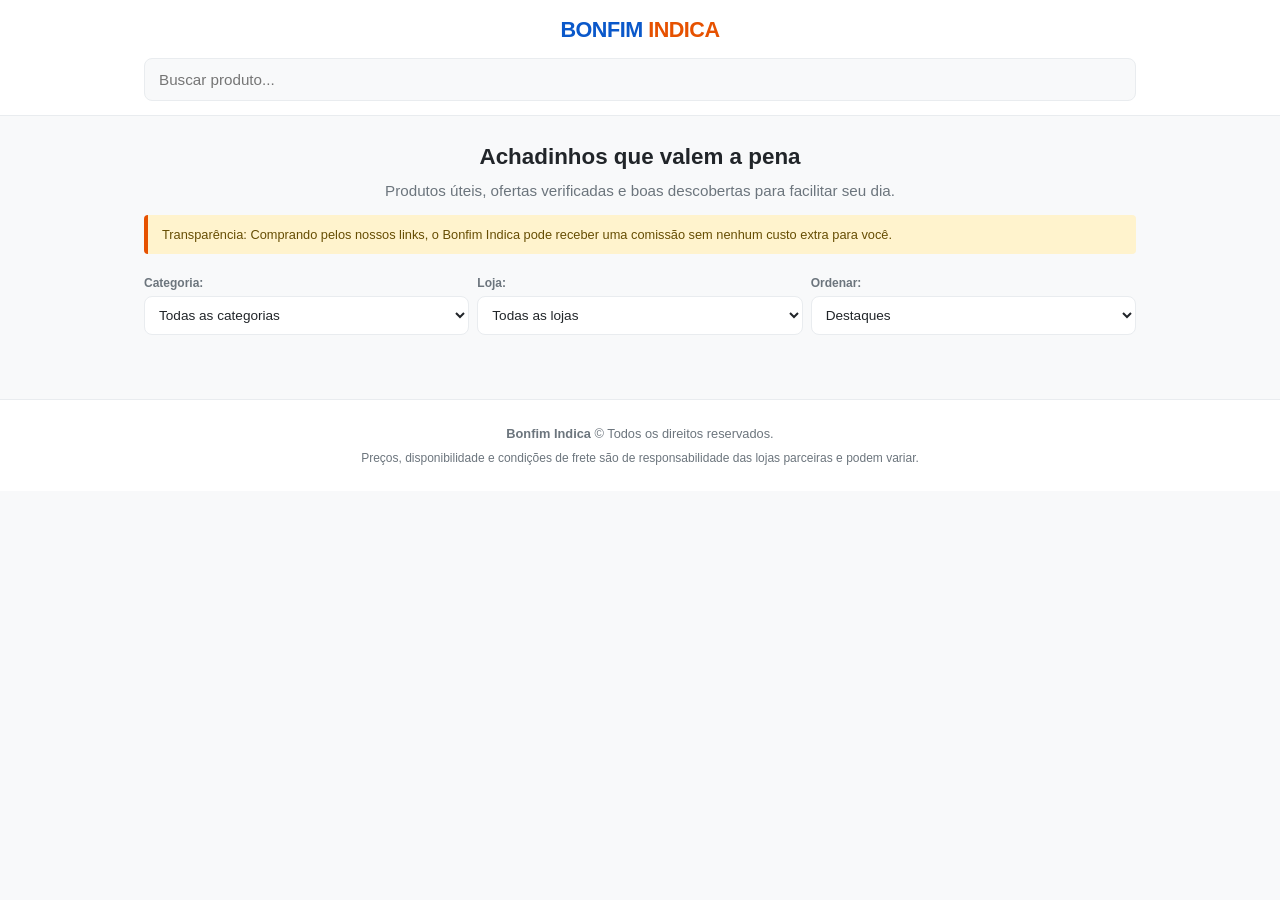
==== index.html @ ad9642dd "Rename index.htm to index.html" ====
<!DOCTYPE html>
<html lang="pt-BR">
<head>
  <meta charset="UTF-8">
  <meta name="viewport" content="width=device-width, initial-scale=1.0">
  <title>Bonfim Indica | Achadinhos e Ofertas Verificadas</title>
  <meta name="description" content="Seleção de achadinhos, gadgets, utilidades e ofertas reais do Mercado Livre e Shopee.">
  <link rel="stylesheet" href="styles.css">
</head>
<body>

  <header class="header">
    <div class="container header-container">
      <div class="brand">
        <h1 class="brand-title">BONFIM <span>INDICA</span></h1>
      </div>
      <div class="search-box">
        <input type="search" id="search-input" placeholder="Buscar produto..." aria-label="Buscar produtos">
      </div>
    </div>
  </header>

  <main class="container">
    <section class="hero">
      <h2>Achadinhos que valem a pena</h2>
      <p>Produtos úteis, ofertas verificadas e boas descobertas para facilitar seu dia.</p>
    </section>

    <!-- Aviso de Afiliado e Transparência -->
    <div class="disclaimer-banner">
      <p>Transparência: Comprando pelos nossos links, o Bonfim Indica pode receber uma comissão sem nenhum custo extra para você.</p>
    </div>

    <!-- Filtros de Busca -->
    <section class="filters-section" aria-label="Filtros de produtos">
      <div class="filter-group">
        <label for="category-select">Categoria:</label>
        <select id="category-select">
          <option value="todas">Todas as categorias</option>
        </select>
      </div>

      <div class="filter-group">
        <label for="store-select">Loja:</label>
        <select id="store-select">
          <option value="todas">Todas as lojas</option>
          <option value="Mercado Livre">Mercado Livre</option>
          <option value="Shopee">Shopee</option>
        </select>
      </div>

      <div class="filter-group">
        <label for="sort-select">Ordenar:</label>
        <select id="sort-select">
          <option value="destaque">Destaques</option>
          <option value="menor-preco">Menor preço</option>
        </select>
      </div>
    </section>

    <!-- Grid de Produtos -->
    <section id="products-grid" class="products-grid" aria-live="polite">
      <!-- Inserido dinamicamente via JavaScript -->
    </section>
  </main>

  <footer class="footer">
    <div class="container footer-content">
      <p><strong>Bonfim Indica</strong> &copy; Todos os direitos reservados.</p>
      <p class="footer-note">Preços, disponibilidade e condições de frete são de responsabilidade das lojas parceiras e podem variar.</p>
    </div>
  </footer>

  <script src="products.js"></script>
  <script src="script.js"></script>
</body>
</html>
---- styles.css ----
:root {
  --primary-blue: #0A58CA;
  --accent-amber: #E65100;
  --bg-light: #F8F9FA;
  --card-bg: #FFFFFF;
  --text-dark: #212529;
  --text-muted: #6C757D;
  --border-color: #E9ECEF;
  --radius-sm: 8px;
  --radius-md: 12px;
}

* {
  box-sizing: border-box;
  margin: 0;
  padding: 0;
}

body {
  font-family: -apple-system, BlinkMacSystemFont, "Segoe UI", Roboto, Helvetica, Arial, sans-serif;
  background-color: var(--bg-light);
  color: var(--text-dark);
  line-height: 1.5;
  -webkit-font-smoothing: antialiased;
}

.container {
  width: 100%;
  max-width: 1024px;
  margin: 0 auto;
  padding: 0 16px;
}

/* Header */
.header {
  background-color: #FFFFFF;
  border-bottom: 1px solid var(--border-color);
  padding: 14px 0;
  position: sticky;
  top: 0;
  z-index: 10;
}

.header-container {
  display: flex;
  flex-direction: column;
  gap: 12px;
}

.brand-title {
  font-size: 1.35rem;
  font-weight: 800;
  color: var(--primary-blue);
  letter-spacing: -0.5px;
  text-align: center;
}

.brand-title span {
  color: var(--accent-amber);
}

.search-box input {
  width: 100%;
  padding: 12px 14px;
  border: 1px solid var(--border-color);
  border-radius: var(--radius-sm);
  font-size: 0.95rem;
  background-color: var(--bg-light);
  outline: none;
}

.search-box input:focus {
  border-color: var(--primary-blue);
  background-color: #FFF;
}

/* Hero */
.hero {
  text-align: center;
  padding: 24px 0 12px;
}

.hero h2 {
  font-size: 1.4rem;
  font-weight: 700;
  color: var(--text-dark);
}

.hero p {
  font-size: 0.95rem;
  color: var(--text-muted);
  margin-top: 6px;
}

/* Disclaimer */
.disclaimer-banner {
  background-color: #FFF3CD;
  border-left: 4px solid var(--accent-amber);
  padding: 10px 14px;
  margin-bottom: 20px;
  border-radius: 4px;
}

.disclaimer-banner p {
  font-size: 0.8rem;
  color: #664D03;
}

/* Filters */
.filters-section {
  display: flex;
  gap: 8px;
  margin-bottom: 24px;
  flex-wrap: wrap;
}

.filter-group {
  flex: 1 1 30%;
  min-width: 100px;
  display: flex;
  flex-direction: column;
}

.filter-group label {
  font-size: 0.75rem;
  font-weight: 600;
  color: var(--text-muted);
  margin-bottom: 4px;
}

.filter-group select {
  padding: 10px;
  border: 1px solid var(--border-color);
  border-radius: var(--radius-sm);
  background-color: #FFF;
  font-size: 0.85rem;
  color: var(--text-dark);
}

/* Grid & Cards */
.products-grid {
  display: grid;
  grid-template-columns: 1fr;
  gap: 16px;
  padding-bottom: 40px;
}

@media (min-width: 600px) {
  .products-grid {
    grid-template-columns: repeat(2, 1fr);
  }
}

@media (min-width: 900px) {
  .products-grid {
    grid-template-columns: repeat(3, 1fr);
  }
}

.product-card {
  background: var(--card-bg);
  border: 1px solid var(--border-color);
  border-radius: var(--radius-md);
  display: flex;
  flex-direction: column;
  overflow: hidden;
}

.card-image-wrap {
  position: relative;
  width: 100%;
  padding-top: 100%;
  background-color: #F0F2F5;
}

.card-image-wrap img {
  position: absolute;
  top: 0;
  left: 0;
  width: 100%;
  height: 100%;
  object-fit: contain;
  padding: 12px;
}

.badge-store {
  position: absolute;
  top: 10px;
  left: 10px;
  background-color: rgba(33, 37, 41, 0.85);
  color: #FFF;
  font-size: 0.7rem;
  font-weight: 600;
  padding: 4px 8px;
  border-radius: 4px;
}

.card-body {
  padding: 14px;
  display: flex;
  flex-direction: column;
  flex-grow: 1;
}

.card-category {
  font-size: 0.7rem;
  text-transform: uppercase;
  color: var(--text-muted);
  font-weight: 700;
  margin-bottom: 4px;
}

.card-title {
  font-size: 1rem;
  font-weight: 600;
  color: var(--text-dark);
  line-height: 1.3;
  margin-bottom: 6px;
}

.card-desc {
  font-size: 0.85rem;
  color: var(--text-muted);
  margin-bottom: 12px;
  flex-grow: 1;
}

.card-pricing {
  margin-bottom: 12px;
}

.price-previous {
  font-size: 0.75rem;
  text-decoration: line-through;
  color: var(--text-muted);
}

.price-current {
  font-size: 1.15rem;
  font-weight: 700;
  color: var(--primary-blue);
}

.price-date {
  font-size: 0.65rem;
  color: var(--text-muted);
  display: block;
  margin-top: 2px;
}

.btn-offer {
  display: inline-block;
  text-align: center;
  background-color: var(--accent-amber);
  color: #FFF;
  text-decoration: none;
  font-weight: 700;
  font-size: 0.95rem;
  padding: 12px;
  border-radius: var(--radius-sm);
  min-height: 44px;
}

.btn-offer:active {
  opacity: 0.9;
}

.empty-state {
  text-align: center;
  padding: 40px 16px;
  color: var(--text-muted);
  grid-column: 1 / -1;
}

/* Footer */
.footer {
  background-color: #FFFFFF;
  border-top: 1px solid var(--border-color);
  padding: 24px 0;
  text-align: center;
}

.footer-content p {
  font-size: 0.8rem;
  color: var(--text-muted);
}

.footer-note {
  margin-top: 6px;
  font-size: 0.75rem !important;
}
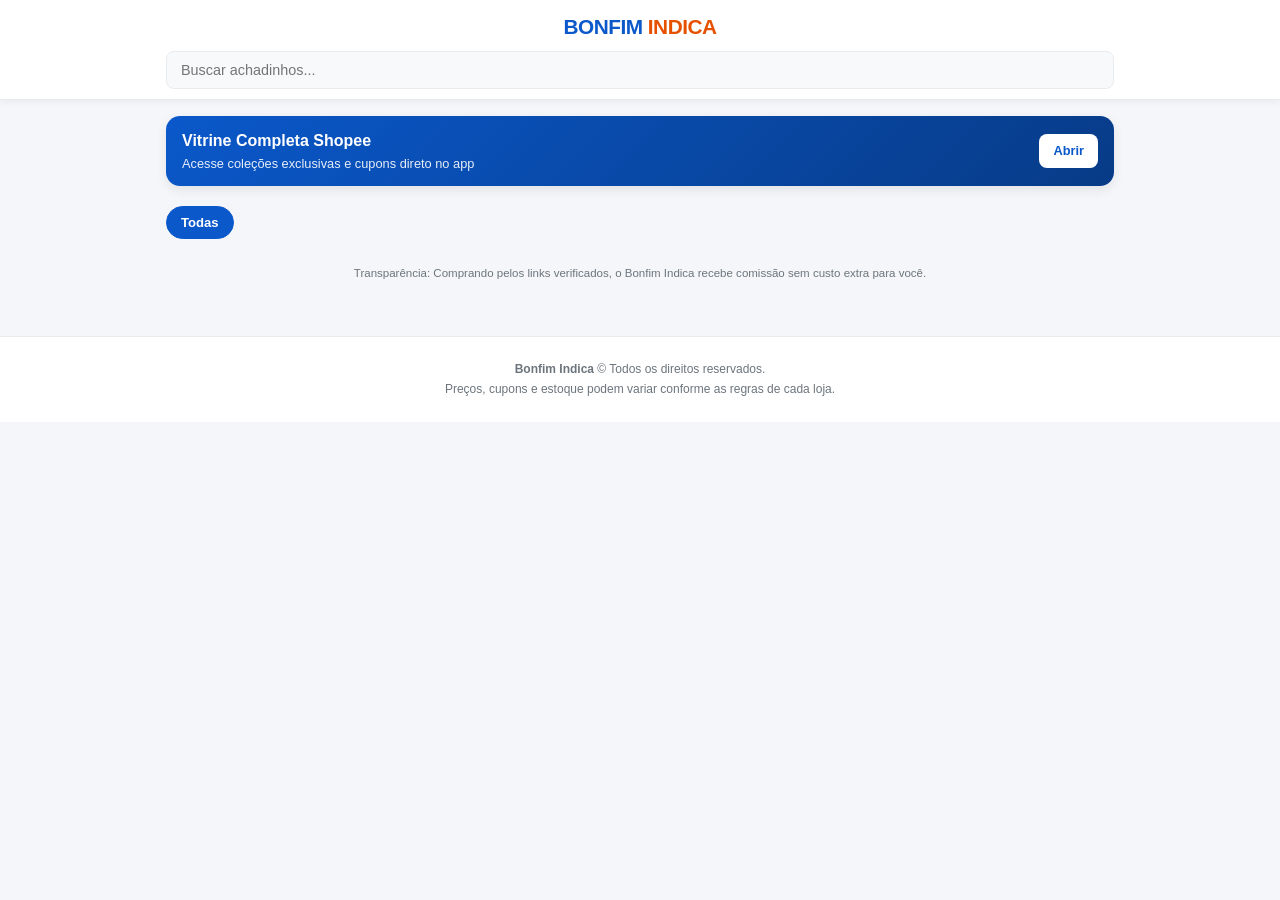
==== commit cd4af77c: "Update index.html" ====
--- a/index.html
+++ b/index.html
@@ -4,70 +4,48 @@
   <meta charset="UTF-8">
   <meta name="viewport" content="width=device-width, initial-scale=1.0">
   <title>Bonfim Indica | Achadinhos e Ofertas Verificadas</title>
-  <meta name="description" content="Seleção de achadinhos, gadgets, utilidades e ofertas reais do Mercado Livre e Shopee.">
+  <meta name="description" content="Seleção de achadinhos, gadgets e utilidades no Mercado Livre e Shopee.">
   <link rel="stylesheet" href="styles.css">
 </head>
 <body>
 
   <header class="header">
-    <div class="container header-container">
-      <div class="brand">
-        <h1 class="brand-title">BONFIM <span>INDICA</span></h1>
-      </div>
+    <div class="container">
+      <h1 class="brand-title">BONFIM <span>INDICA</span></h1>
       <div class="search-box">
-        <input type="search" id="search-input" placeholder="Buscar produto..." aria-label="Buscar produtos">
+        <input type="search" id="search-input" placeholder="Buscar achadinhos..." aria-label="Buscar produtos">
       </div>
     </div>
   </header>
 
   <main class="container">
-    <section class="hero">
-      <h2>Achadinhos que valem a pena</h2>
-      <p>Produtos úteis, ofertas verificadas e boas descobertas para facilitar seu dia.</p>
-    </section>
-
-    <!-- Aviso de Afiliado e Transparência -->
-    <div class="disclaimer-banner">
-      <p>Transparência: Comprando pelos nossos links, o Bonfim Indica pode receber uma comissão sem nenhum custo extra para você.</p>
+    <!-- Atalho Vitrine Shopee -->
+    <div class="store-hub-banner">
+      <div class="hub-text">
+        <h3>Vitrine Completa Shopee</h3>
+        <p>Acesse coleções exclusivas e cupons direto no app</p>
+      </div>
+      <a href="https://shopee.com.br" target="_blank" rel="noopener noreferrer" class="hub-btn" id="shopee-hub-link">Abrir</a>
     </div>
 
-    <!-- Filtros de Busca -->
-    <section class="filters-section" aria-label="Filtros de produtos">
-      <div class="filter-group">
-        <label for="category-select">Categoria:</label>
-        <select id="category-select">
-          <option value="todas">Todas as categorias</option>
-        </select>
-      </div>
+    <!-- Pílulas Horizontais de Categoria -->
+    <nav class="chips-scroll" id="categories-chips" aria-label="Categorias de produtos">
+      <button class="chip-btn active" data-category="todas">Todas</button>
+    </nav>
 
-      <div class="filter-group">
-        <label for="store-select">Loja:</label>
-        <select id="store-select">
-          <option value="todas">Todas as lojas</option>
-          <option value="Mercado Livre">Mercado Livre</option>
-          <option value="Shopee">Shopee</option>
-        </select>
-      </div>
+    <div class="transparency-bar">
+      Transparência: Comprando pelos links verificados, o Bonfim Indica recebe comissão sem custo extra para você.
+    </div>
 
-      <div class="filter-group">
-        <label for="sort-select">Ordenar:</label>
-        <select id="sort-select">
-          <option value="destaque">Destaques</option>
-          <option value="menor-preco">Menor preço</option>
-        </select>
-      </div>
-    </section>
-
-    <!-- Grid de Produtos -->
+    <!-- Grid com 2 colunas no celular -->
     <section id="products-grid" class="products-grid" aria-live="polite">
-      <!-- Inserido dinamicamente via JavaScript -->
     </section>
   </main>
 
   <footer class="footer">
-    <div class="container footer-content">
+    <div class="container">
       <p><strong>Bonfim Indica</strong> &copy; Todos os direitos reservados.</p>
-      <p class="footer-note">Preços, disponibilidade e condições de frete são de responsabilidade das lojas parceiras e podem variar.</p>
+      <p style="margin-top: 4px;">Preços, cupons e estoque podem variar conforme as regras de cada loja.</p>
     </div>
   </footer>
 
--- a/styles.css
+++ b/styles.css
@@ -1,13 +1,19 @@
 :root {
   --primary-blue: #0A58CA;
+  --primary-dark: #073B87;
   --accent-amber: #E65100;
-  --bg-light: #F8F9FA;
+  --bg-page: #F4F6F9;
   --card-bg: #FFFFFF;
-  --text-dark: #212529;
+  --text-main: #1A1D20;
   --text-muted: #6C757D;
-  --border-color: #E9ECEF;
+  --border-light: #E9ECEF;
+  --tag-ml: #FFE600;
+  --tag-ml-text: #2D3277;
+  --tag-shopee: #EE4D2D;
+  --shadow-sm: 0 2px 6px rgba(0, 0, 0, 0.05);
+  --shadow-md: 0 4px 12px rgba(0, 0, 0, 0.08);
   --radius-sm: 8px;
-  --radius-md: 12px;
+  --radius-md: 14px;
 }
 
 * {
@@ -17,16 +23,16 @@
 }
 
 body {
-  font-family: -apple-system, BlinkMacSystemFont, "Segoe UI", Roboto, Helvetica, Arial, sans-serif;
-  background-color: var(--bg-light);
-  color: var(--text-dark);
-  line-height: 1.5;
-  -webkit-font-smoothing: antialiased;
+  font-family: -apple-system, BlinkMacSystemFont, "Segoe UI", Roboto, sans-serif;
+  background-color: var(--bg-page);
+  color: var(--text-main);
+  line-height: 1.4;
+  -webkit-tap-highlight-color: transparent;
 }
 
 .container {
   width: 100%;
-  max-width: 1024px;
+  max-width: 980px;
   margin: 0 auto;
   padding: 0 16px;
 }
@@ -34,25 +40,21 @@
 /* Header */
 .header {
   background-color: #FFFFFF;
-  border-bottom: 1px solid var(--border-color);
-  padding: 14px 0;
+  border-bottom: 1px solid var(--border-light);
+  padding: 12px 0 10px;
   position: sticky;
   top: 0;
-  z-index: 10;
-}
-
-.header-container {
-  display: flex;
-  flex-direction: column;
-  gap: 12px;
+  z-index: 100;
+  box-shadow: var(--shadow-sm);
 }
 
 .brand-title {
-  font-size: 1.35rem;
+  font-size: 1.3rem;
   font-weight: 800;
   color: var(--primary-blue);
+  text-align: center;
   letter-spacing: -0.5px;
-  text-align: center;
+  margin-bottom: 10px;
 }
 
 .brand-title span {
@@ -61,231 +63,240 @@
 
 .search-box input {
   width: 100%;
-  padding: 12px 14px;
-  border: 1px solid var(--border-color);
+  padding: 10px 14px;
+  border: 1px solid var(--border-light);
   border-radius: var(--radius-sm);
-  font-size: 0.95rem;
-  background-color: var(--bg-light);
+  background-color: #F8F9FA;
+  font-size: 0.9rem;
   outline: none;
 }
 
 .search-box input:focus {
+  background-color: #FFFFFF;
   border-color: var(--primary-blue);
-  background-color: #FFF;
-}
-
-/* Hero */
-.hero {
-  text-align: center;
-  padding: 24px 0 12px;
-}
-
-.hero h2 {
-  font-size: 1.4rem;
+}
+
+/* Banner da Vitrine Oficial */
+.store-hub-banner {
+  margin: 16px 0 8px;
+  background: linear-gradient(135deg, var(--primary-blue), var(--primary-dark));
+  color: #FFFFFF;
+  border-radius: var(--radius-md);
+  padding: 14px 16px;
+  display: flex;
+  align-items: center;
+  justify-content: space-between;
+  gap: 12px;
+  box-shadow: var(--shadow-md);
+}
+
+.hub-text h3 {
+  font-size: 1rem;
   font-weight: 700;
-  color: var(--text-dark);
-}
-
-.hero p {
-  font-size: 0.95rem;
-  color: var(--text-muted);
-  margin-top: 6px;
-}
-
-/* Disclaimer */
-.disclaimer-banner {
-  background-color: #FFF3CD;
-  border-left: 4px solid var(--accent-amber);
-  padding: 10px 14px;
-  margin-bottom: 20px;
-  border-radius: 4px;
-}
-
-.disclaimer-banner p {
+}
+
+.hub-text p {
   font-size: 0.8rem;
-  color: #664D03;
-}
-
-/* Filters */
-.filters-section {
+  opacity: 0.9;
+  margin-top: 2px;
+}
+
+.hub-btn {
+  background-color: #FFFFFF;
+  color: var(--primary-blue);
+  font-size: 0.8rem;
+  font-weight: 700;
+  text-decoration: none;
+  padding: 8px 14px;
+  border-radius: var(--radius-sm);
+  white-space: nowrap;
+}
+
+/* Categorias em Pílulas Deslizantes */
+.chips-scroll {
   display: flex;
   gap: 8px;
-  margin-bottom: 24px;
-  flex-wrap: wrap;
-}
-
-.filter-group {
-  flex: 1 1 30%;
-  min-width: 100px;
-  display: flex;
-  flex-direction: column;
-}
-
-.filter-group label {
-  font-size: 0.75rem;
+  overflow-x: auto;
+  padding: 12px 0;
+  margin-bottom: 8px;
+  scrollbar-width: none;
+}
+
+.chips-scroll::-webkit-scrollbar {
+  display: none;
+}
+
+.chip-btn {
+  background: #FFFFFF;
+  border: 1px solid var(--border-light);
+  color: var(--text-main);
+  padding: 8px 14px;
+  border-radius: 20px;
+  font-size: 0.82rem;
   font-weight: 600;
+  white-space: nowrap;
+  cursor: pointer;
+}
+
+.chip-btn.active {
+  background-color: var(--primary-blue);
+  color: #FFFFFF;
+  border-color: var(--primary-blue);
+}
+
+/* Disclaimer Transparência Discreto */
+.transparency-bar {
+  font-size: 0.72rem;
   color: var(--text-muted);
-  margin-bottom: 4px;
-}
-
-.filter-group select {
-  padding: 10px;
-  border: 1px solid var(--border-color);
-  border-radius: var(--radius-sm);
-  background-color: #FFF;
-  font-size: 0.85rem;
-  color: var(--text-dark);
-}
-
-/* Grid & Cards */
+  text-align: center;
+  padding: 6px 0 14px;
+}
+
+/* Grid de Produtos */
 .products-grid {
   display: grid;
-  grid-template-columns: 1fr;
-  gap: 16px;
+  grid-template-columns: repeat(2, 1fr);
+  gap: 12px;
   padding-bottom: 40px;
 }
 
-@media (min-width: 600px) {
-  .products-grid {
-    grid-template-columns: repeat(2, 1fr);
-  }
-}
-
-@media (min-width: 900px) {
+@media (min-width: 768px) {
   .products-grid {
     grid-template-columns: repeat(3, 1fr);
+    gap: 16px;
   }
 }
 
+/* Cartão de Produto */
 .product-card {
-  background: var(--card-bg);
-  border: 1px solid var(--border-color);
+  background-color: var(--card-bg);
+  border: 1px solid var(--border-light);
   border-radius: var(--radius-md);
   display: flex;
   flex-direction: column;
   overflow: hidden;
-}
-
-.card-image-wrap {
+  box-shadow: var(--shadow-sm);
+}
+
+.card-img-holder {
   position: relative;
   width: 100%;
   padding-top: 100%;
-  background-color: #F0F2F5;
-}
-
-.card-image-wrap img {
+  background-color: #FFFFFF;
+  border-bottom: 1px solid var(--border-light);
+}
+
+.card-img-holder img {
   position: absolute;
   top: 0;
   left: 0;
   width: 100%;
   height: 100%;
   object-fit: contain;
-  padding: 12px;
+  padding: 10px;
 }
 
 .badge-store {
   position: absolute;
-  top: 10px;
-  left: 10px;
-  background-color: rgba(33, 37, 41, 0.85);
-  color: #FFF;
-  font-size: 0.7rem;
-  font-weight: 600;
-  padding: 4px 8px;
+  top: 8px;
+  left: 8px;
+  font-size: 0.65rem;
+  font-weight: 700;
+  padding: 3px 6px;
   border-radius: 4px;
-}
-
-.card-body {
-  padding: 14px;
+  text-transform: uppercase;
+}
+
+.badge-shopee {
+  background-color: var(--tag-shopee);
+  color: #FFFFFF;
+}
+
+.badge-ml {
+  background-color: var(--tag-ml);
+  color: var(--tag-ml-text);
+}
+
+.badge-padrao {
+  background-color: #333333;
+  color: #FFFFFF;
+}
+
+.card-content {
+  padding: 10px;
   display: flex;
   flex-direction: column;
   flex-grow: 1;
 }
 
-.card-category {
+.card-title {
+  font-size: 0.85rem;
+  font-weight: 600;
+  color: var(--text-main);
+  line-height: 1.25;
+  margin-bottom: 6px;
+  display: -webkit-box;
+  -webkit-line-clamp: 2;
+  -webkit-box-orient: vertical;
+  overflow: hidden;
+  min-height: 2.1rem;
+}
+
+.card-desc {
+  font-size: 0.75rem;
+  color: var(--text-muted);
+  line-height: 1.2;
+  margin-bottom: 8px;
+  display: -webkit-box;
+  -webkit-line-clamp: 2;
+  -webkit-box-orient: vertical;
+  overflow: hidden;
+  flex-grow: 1;
+}
+
+.card-pricing {
+  margin-bottom: 10px;
+}
+
+.price-old {
   font-size: 0.7rem;
-  text-transform: uppercase;
   color: var(--text-muted);
-  font-weight: 700;
-  margin-bottom: 4px;
-}
-
-.card-title {
-  font-size: 1rem;
-  font-weight: 600;
-  color: var(--text-dark);
-  line-height: 1.3;
-  margin-bottom: 6px;
-}
-
-.card-desc {
-  font-size: 0.85rem;
-  color: var(--text-muted);
-  margin-bottom: 12px;
-  flex-grow: 1;
-}
-
-.card-pricing {
-  margin-bottom: 12px;
-}
-
-.price-previous {
-  font-size: 0.75rem;
   text-decoration: line-through;
-  color: var(--text-muted);
-}
-
-.price-current {
-  font-size: 1.15rem;
-  font-weight: 700;
+  display: block;
+}
+
+.price-val {
+  font-size: 1.05rem;
+  font-weight: 800;
   color: var(--primary-blue);
 }
 
-.price-date {
-  font-size: 0.65rem;
-  color: var(--text-muted);
+.btn-card {
   display: block;
-  margin-top: 2px;
-}
-
-.btn-offer {
-  display: inline-block;
+  width: 100%;
   text-align: center;
   background-color: var(--accent-amber);
-  color: #FFF;
+  color: #FFFFFF;
   text-decoration: none;
+  font-size: 0.85rem;
   font-weight: 700;
-  font-size: 0.95rem;
-  padding: 12px;
+  padding: 10px 0;
   border-radius: var(--radius-sm);
-  min-height: 44px;
-}
-
-.btn-offer:active {
+}
+
+.btn-card:active {
   opacity: 0.9;
-}
-
-.empty-state {
-  text-align: center;
-  padding: 40px 16px;
-  color: var(--text-muted);
-  grid-column: 1 / -1;
 }
 
 /* Footer */
 .footer {
   background-color: #FFFFFF;
-  border-top: 1px solid var(--border-color);
-  padding: 24px 0;
+  border-top: 1px solid var(--border-light);
+  padding: 24px 16px;
   text-align: center;
 }
 
-.footer-content p {
-  font-size: 0.8rem;
+.footer p {
+  font-size: 0.75rem;
   color: var(--text-muted);
 }
-
-.footer-note {
-  margin-top: 6px;
-  font-size: 0.75rem !important;
-}
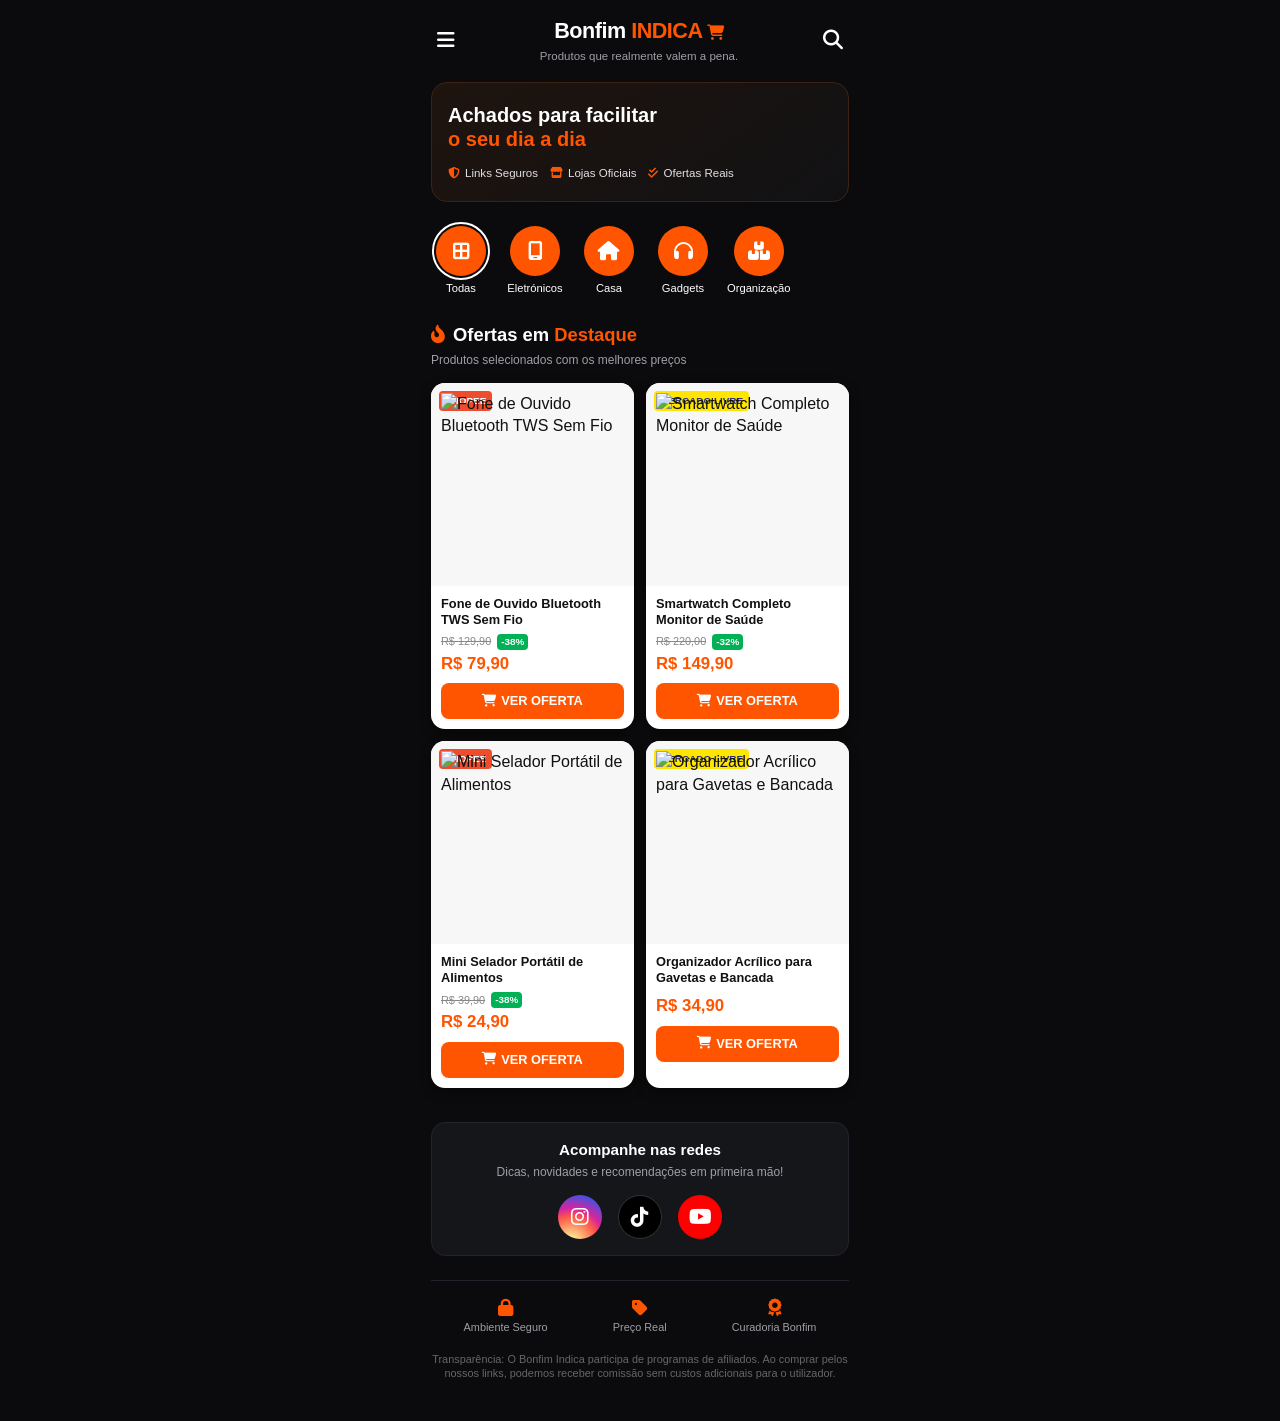
==== commit 78576a76: "Update index.html" ====
--- a/index.html
+++ b/index.html
@@ -3,53 +3,657 @@
 <head>
   <meta charset="UTF-8">
   <meta name="viewport" content="width=device-width, initial-scale=1.0">
-  <title>Bonfim Indica | Achadinhos e Ofertas Verificadas</title>
-  <meta name="description" content="Seleção de achadinhos, gadgets e utilidades no Mercado Livre e Shopee.">
-  <link rel="stylesheet" href="styles.css">
+  <title>Bonfim Indica | Vitrine Oficial</title>
+  <link rel="stylesheet" href="https://cdnjs.cloudflare.com/ajax/libs/font-awesome/6.5.1/css/all.min.css">
+  <style>
+    :root {
+      --bg-dark: #0b0b0d;
+      --bg-card: #15161a;
+      --primary-orange: #ff5500;
+      --primary-orange-hover: #e04b00;
+      --text-white: #ffffff;
+      --text-gray: #9e9ea7;
+      --border-dark: #23242b;
+      --badge-green: #00b156;
+      --tag-ml: #ffe600;
+      --tag-ml-text: #2d3277;
+      --tag-shopee: #ee4d2d;
+    }
+
+    * {
+      box-sizing: border-box;
+      margin: 0;
+      padding: 0;
+    }
+
+    body {
+      font-family: -apple-system, BlinkMacSystemFont, "Segoe UI", Roboto, sans-serif;
+      background-color: var(--bg-dark);
+      color: var(--text-white);
+      line-height: 1.4;
+      -webkit-font-smoothing: antialiased;
+      padding-bottom: 30px;
+    }
+
+    .container {
+      width: 100%;
+      max-width: 450px;
+      margin: 0 auto;
+      padding: 0 16px;
+    }
+
+    /* Topo / Cabeçalho */
+    .top-nav {
+      display: flex;
+      align-items: center;
+      justify-content: space-between;
+      padding: 16px 0 10px;
+    }
+
+    .icon-btn {
+      background: none;
+      border: none;
+      color: var(--text-white);
+      font-size: 1.25rem;
+      cursor: pointer;
+      padding: 6px;
+    }
+
+    .brand-center {
+      text-align: center;
+    }
+
+    .brand-logo {
+      font-size: 1.35rem;
+      font-weight: 900;
+      letter-spacing: -0.5px;
+    }
+
+    .brand-logo span {
+      color: var(--primary-orange);
+    }
+
+    .brand-slogan {
+      font-size: 0.72rem;
+      color: var(--text-gray);
+      margin-top: 2px;
+    }
+
+    /* Busca */
+    .search-wrapper {
+      margin: 10px 0 16px;
+      display: none;
+    }
+
+    .search-wrapper.active {
+      display: block;
+    }
+
+    .search-wrapper input {
+      width: 100%;
+      background: var(--bg-card);
+      border: 1px solid var(--border-dark);
+      padding: 12px 14px;
+      border-radius: 10px;
+      color: var(--text-white);
+      font-size: 0.9rem;
+      outline: none;
+    }
+
+    .search-wrapper input:focus {
+      border-color: var(--primary-orange);
+    }
+
+    /* Banner Principal */
+    .hero-banner {
+      margin: 8px 0 20px;
+      background: linear-gradient(145deg, #1f140e, #111114);
+      border: 1px solid #3d2214;
+      border-radius: 16px;
+      padding: 20px 16px;
+      position: relative;
+      overflow: hidden;
+    }
+
+    .hero-content h2 {
+      font-size: 1.25rem;
+      font-weight: 800;
+      line-height: 1.2;
+    }
+
+    .hero-content h2 span {
+      color: var(--primary-orange);
+    }
+
+    .hero-badges {
+      display: flex;
+      gap: 12px;
+      margin-top: 14px;
+      flex-wrap: wrap;
+    }
+
+    .badge-item {
+      display: flex;
+      align-items: center;
+      gap: 5px;
+      font-size: 0.72rem;
+      color: #e1e1e6;
+    }
+
+    .badge-item i {
+      color: var(--primary-orange);
+    }
+
+    /* Categorias Circulares */
+    .categories-slider {
+      display: flex;
+      gap: 14px;
+      overflow-x: auto;
+      padding: 4px 0 14px;
+      scrollbar-width: none;
+    }
+
+    .categories-slider::-webkit-scrollbar {
+      display: none;
+    }
+
+    .category-pill {
+      display: flex;
+      flex-direction: column;
+      align-items: center;
+      background: none;
+      border: none;
+      cursor: pointer;
+      min-width: 60px;
+    }
+
+    .cat-circle {
+      width: 50px;
+      height: 50px;
+      border-radius: 50%;
+      background-color: var(--primary-orange);
+      display: flex;
+      align-items: center;
+      justify-content: center;
+      color: #ffffff;
+      font-size: 1.2rem;
+      margin-bottom: 6px;
+      transition: transform 0.1s ease;
+    }
+
+    .category-pill:active .cat-circle {
+      transform: scale(0.92);
+    }
+
+    .category-pill span {
+      font-size: 0.7rem;
+      color: var(--text-white);
+      text-align: center;
+      font-weight: 500;
+    }
+
+    .category-pill.active .cat-circle {
+      outline: 2px solid #ffffff;
+      outline-offset: 2px;
+    }
+
+    /* Secção de Ofertas */
+    .section-head {
+      display: flex;
+      align-items: center;
+      gap: 8px;
+      margin: 14px 0 4px;
+    }
+
+    .section-head h3 {
+      font-size: 1.15rem;
+      font-weight: 800;
+    }
+
+    .section-head h3 span {
+      color: var(--primary-orange);
+    }
+
+    .section-sub {
+      font-size: 0.75rem;
+      color: var(--text-gray);
+      margin-bottom: 14px;
+    }
+
+    /* Grelha de Produtos (2 colunas) */
+    .products-grid {
+      display: grid;
+      grid-template-columns: repeat(2, 1fr);
+      gap: 12px;
+      padding-bottom: 24px;
+    }
+
+    .product-card {
+      background-color: #ffffff;
+      color: #111111;
+      border-radius: 14px;
+      display: flex;
+      flex-direction: column;
+      overflow: hidden;
+      box-shadow: 0 4px 12px rgba(0,0,0,0.4);
+    }
+
+    .card-top {
+      position: relative;
+      width: 100%;
+      padding-top: 100%;
+      background: #f7f7f8;
+    }
+
+    .card-top img {
+      position: absolute;
+      top: 0;
+      left: 0;
+      width: 100%;
+      height: 100%;
+      object-fit: contain;
+      padding: 10px;
+    }
+
+    .tag-store {
+      position: absolute;
+      top: 8px;
+      left: 8px;
+      font-size: 0.62rem;
+      font-weight: 800;
+      padding: 3px 6px;
+      border-radius: 4px;
+      text-transform: uppercase;
+    }
+
+    .tag-shopee { background-color: var(--tag-shopee); color: #fff; }
+    .tag-ml { background-color: var(--tag-ml); color: var(--tag-ml-text); }
+    .tag-default { background-color: #222; color: #fff; }
+
+    .card-info {
+      padding: 10px;
+      display: flex;
+      flex-direction: column;
+      flex-grow: 1;
+    }
+
+    .prod-title {
+      font-size: 0.8rem;
+      font-weight: 700;
+      color: #111111;
+      line-height: 1.25;
+      height: 2.5em;
+      overflow: hidden;
+      display: -webkit-box;
+      -webkit-line-clamp: 2;
+      -webkit-box-orient: vertical;
+      margin-bottom: 6px;
+    }
+
+    .pricing-area {
+      margin-bottom: 8px;
+    }
+
+    .old-price-line {
+      display: flex;
+      align-items: center;
+      gap: 6px;
+    }
+
+    .old-price {
+      font-size: 0.68rem;
+      color: #888888;
+      text-decoration: line-through;
+    }
+
+    .discount-tag {
+      background: var(--badge-green);
+      color: #ffffff;
+      font-size: 0.62rem;
+      font-weight: 800;
+      padding: 1px 4px;
+      border-radius: 4px;
+    }
+
+    .current-price {
+      font-size: 1.05rem;
+      font-weight: 900;
+      color: var(--primary-orange);
+      margin-top: 2px;
+    }
+
+    .btn-buy {
+      background-color: var(--primary-orange);
+      color: #ffffff;
+      text-align: center;
+      font-size: 0.8rem;
+      font-weight: 800;
+      text-decoration: none;
+      padding: 9px 0;
+      border-radius: 8px;
+      display: flex;
+      align-items: center;
+      justify-content: center;
+      gap: 5px;
+    }
+
+    .btn-buy:active {
+      background-color: var(--primary-orange-hover);
+    }
+
+    /* Redes Sociais */
+    .social-hub {
+      background: var(--bg-card);
+      border: 1px solid var(--border-dark);
+      border-radius: 14px;
+      padding: 16px;
+      margin: 10px 0 24px;
+      text-align: center;
+    }
+
+    .social-hub h4 {
+      font-size: 0.95rem;
+      font-weight: 700;
+      margin-bottom: 4px;
+    }
+
+    .social-hub p {
+      font-size: 0.75rem;
+      color: var(--text-gray);
+      margin-bottom: 14px;
+    }
+
+    .social-links {
+      display: flex;
+      justify-content: center;
+      gap: 16px;
+    }
+
+    .social-btn {
+      width: 44px;
+      height: 44px;
+      border-radius: 50%;
+      display: flex;
+      align-items: center;
+      justify-content: center;
+      color: #fff;
+      font-size: 1.25rem;
+      text-decoration: none;
+    }
+
+    .soc-insta { background: radial-gradient(circle at 30% 107%, #fdf497 0%, #fdf497 5%, #fd5949 45%, #d6249f 60%, #285aeb 90%); }
+    .soc-tiktok { background: #000000; border: 1px solid #333333; }
+    .soc-youtube { background: #ff0000; }
+
+    /* Rodapé & Selos */
+    .trust-footer {
+      text-align: center;
+      padding: 18px 0 10px;
+      border-top: 1px solid var(--border-dark);
+    }
+
+    .trust-badges {
+      display: flex;
+      justify-content: space-around;
+      margin-bottom: 16px;
+    }
+
+    .trust-badge-item {
+      font-size: 0.68rem;
+      color: var(--text-gray);
+      max-width: 90px;
+    }
+
+    .trust-badge-item i {
+      font-size: 1.1rem;
+      color: var(--primary-orange);
+      margin-bottom: 4px;
+      display: block;
+    }
+
+    .disclaimer-text {
+      font-size: 0.68rem;
+      color: #666666;
+      line-height: 1.35;
+    }
+  </style>
 </head>
 <body>
 
-  <header class="header">
-    <div class="container">
-      <h1 class="brand-title">BONFIM <span>INDICA</span></h1>
-      <div class="search-box">
-        <input type="search" id="search-input" placeholder="Buscar achadinhos..." aria-label="Buscar produtos">
+  <div class="container">
+    <header class="top-nav">
+      <button class="icon-btn" aria-label="Menu"><i class="fa-solid fa-bars"></i></button>
+      <div class="brand-center">
+        <h1 class="brand-logo">Bonfim <span>INDICA</span> <i class="fa-solid fa-cart-shopping" style="font-size: 0.95rem; color: var(--primary-orange);"></i></h1>
+        <p class="brand-slogan">Produtos que realmente valem a pena.</p>
       </div>
+      <button class="icon-btn" id="search-toggle" aria-label="Buscar"><i class="fa-solid fa-magnifying-glass"></i></button>
+    </header>
+
+    <div class="search-wrapper" id="search-box">
+      <input type="search" id="search-input" placeholder="O que procura hoje?">
     </div>
-  </header>
-
-  <main class="container">
-    <!-- Atalho Vitrine Shopee -->
-    <div class="store-hub-banner">
-      <div class="hub-text">
-        <h3>Vitrine Completa Shopee</h3>
-        <p>Acesse coleções exclusivas e cupons direto no app</p>
+
+    <section class="hero-banner">
+      <div class="hero-content">
+        <h2>Achados para facilitar<br><span>o seu dia a dia</span></h2>
+        <div class="hero-badges">
+          <div class="badge-item"><i class="fa-solid fa-shield-halved"></i> Links Seguros</div>
+          <div class="badge-item"><i class="fa-solid fa-store"></i> Lojas Oficiais</div>
+          <div class="badge-item"><i class="fa-solid fa-check-double"></i> Ofertas Reais</div>
+        </div>
       </div>
-      <a href="https://shopee.com.br" target="_blank" rel="noopener noreferrer" class="hub-btn" id="shopee-hub-link">Abrir</a>
+    </section>
+
+    <section class="categories-slider" id="categories-slider">
+      <button class="category-pill active" data-cat="todas">
+        <div class="cat-circle"><i class="fa-solid fa-border-all"></i></div>
+        <span>Todas</span>
+      </button>
+      <button class="category-pill" data-cat="Eletrónicos">
+        <div class="cat-circle"><i class="fa-solid fa-mobile-screen"></i></div>
+        <span>Eletrónicos</span>
+      </button>
+      <button class="category-pill" data-cat="Casa e Utilidades">
+        <div class="cat-circle"><i class="fa-solid fa-house"></i></div>
+        <span>Casa</span>
+      </button>
+      <button class="category-pill" data-cat="Gadgets">
+        <div class="cat-circle"><i class="fa-solid fa-headphones"></i></div>
+        <span>Gadgets</span>
+      </button>
+      <button class="category-pill" data-cat="Organização">
+        <div class="cat-circle"><i class="fa-solid fa-boxes-stacked"></i></div>
+        <span>Organização</span>
+      </button>
+    </section>
+
+    <div class="section-head">
+      <i class="fa-solid fa-fire-flame-curved" style="color: var(--primary-orange); font-size: 1.15rem;"></i>
+      <h3>Ofertas em <span>Destaque</span></h3>
     </div>
-
-    <!-- Pílulas Horizontais de Categoria -->
-    <nav class="chips-scroll" id="categories-chips" aria-label="Categorias de produtos">
-      <button class="chip-btn active" data-category="todas">Todas</button>
-    </nav>
-
-    <div class="transparency-bar">
-      Transparência: Comprando pelos links verificados, o Bonfim Indica recebe comissão sem custo extra para você.
-    </div>
-
-    <!-- Grid com 2 colunas no celular -->
-    <section id="products-grid" class="products-grid" aria-live="polite">
+    <p class="section-sub">Produtos selecionados com os melhores preços</p>
+
+    <main id="products-grid" class="products-grid"></main>
+
+    <section class="social-hub">
+      <h4>Acompanhe nas redes</h4>
+      <p>Dicas, novidades e recomendações em primeira mão!</p>
+      <div class="social-links">
+        <a href="https://instagram.com" target="_blank" rel="noopener noreferrer" class="social-btn soc-insta"><i class="fa-brands fa-instagram"></i></a>
+        <a href="https://tiktok.com" target="_blank" rel="noopener noreferrer" class="social-btn soc-tiktok"><i class="fa-brands fa-tiktok"></i></a>
+        <a href="https://youtube.com" target="_blank" rel="noopener noreferrer" class="social-btn soc-youtube"><i class="fa-brands fa-youtube"></i></a>
+      </div>
     </section>
-  </main>
-
-  <footer class="footer">
-    <div class="container">
-      <p><strong>Bonfim Indica</strong> &copy; Todos os direitos reservados.</p>
-      <p style="margin-top: 4px;">Preços, cupons e estoque podem variar conforme as regras de cada loja.</p>
-    </div>
-  </footer>
-
-  <script src="products.js"></script>
-  <script src="script.js"></script>
+
+    <footer class="trust-footer">
+      <div class="trust-badges">
+        <div class="trust-badge-item">
+          <i class="fa-solid fa-lock"></i>
+          <span>Ambiente Seguro</span>
+        </div>
+        <div class="trust-badge-item">
+          <i class="fa-solid fa-tag"></i>
+          <span>Preço Real</span>
+        </div>
+        <div class="trust-badge-item">
+          <i class="fa-solid fa-award"></i>
+          <span>Curadoria Bonfim</span>
+        </div>
+      </div>
+      <p class="disclaimer-text">
+        Transparência: O Bonfim Indica participa de programas de afiliados. Ao comprar pelos nossos links, podemos receber comissão sem custos adicionais para o utilizador.
+      </p>
+    </footer>
+  </div>
+
+  <script>
+    const CATALOG = [
+      {
+        id: 1,
+        nome: "Fone de Ouvido Bluetooth TWS Sem Fio",
+        categoria: "Gadgets",
+        loja: "Shopee",
+        imagemUrl: "https://placehold.co/400x400/png?text=Fone+Bluetooth",
+        precoAtual: 79.90,
+        precoAnterior: 129.90,
+        afiliadoUrl: "https://shopee.com.br",
+        ativo: true
+      },
+      {
+        id: 2,
+        nome: "Smartwatch Completo Monitor de Saúde",
+        categoria: "Eletrónicos",
+        loja: "Mercado Livre",
+        imagemUrl: "https://placehold.co/400x400/png?text=Smartwatch",
+        precoAtual: 149.90,
+        precoAnterior: 220.00,
+        afiliadoUrl: "https://mercadolivre.com.br",
+        ativo: true
+      },
+      {
+        id: 3,
+        nome: "Mini Selador Portátil de Alimentos",
+        categoria: "Casa e Utilidades",
+        loja: "Shopee",
+        imagemUrl: "https://placehold.co/400x400/png?text=Mini+Selador",
+        precoAtual: 24.90,
+        precoAnterior: 39.90,
+        afiliadoUrl: "https://shopee.com.br",
+        ativo: true
+      },
+      {
+        id: 4,
+        nome: "Organizador Acrílico para Gavetas e Bancada",
+        categoria: "Organização",
+        loja: "Mercado Livre",
+        imagemUrl: "https://placehold.co/400x400/png?text=Organizador",
+        precoAtual: 34.90,
+        precoAnterior: null,
+        afiliadoUrl: "https://mercadolivre.com.br",
+        ativo: true
+      }
+    ];
+
+    document.addEventListener("DOMContentLoaded", () => {
+      const grid = document.getElementById("products-grid");
+      const searchToggle = document.getElementById("search-toggle");
+      const searchBox = document.getElementById("search-box");
+      const searchInput = document.getElementById("search-input");
+      const categoryButtons = document.querySelectorAll(".category-pill");
+
+      let activeCategory = "todas";
+
+      if (searchToggle && searchBox) {
+        searchToggle.addEventListener("click", () => {
+          searchBox.classList.toggle("active");
+          if (searchBox.classList.contains("active")) searchInput.focus();
+        });
+      }
+
+      function getStoreTag(loja) {
+        const l = (loja || "").toLowerCase();
+        if (l.includes("shopee")) return { label: "Shopee", class: "tag-shopee" };
+        if (l.includes("mercado livre")) return { label: "Mercado Livre", class: "tag-ml" };
+        return { label: loja || "Oferta", class: "tag-default" };
+      }
+
+      function render(items) {
+        if (!grid) return;
+        grid.innerHTML = "";
+
+        if (!items || items.length === 0) {
+          grid.innerHTML = '<p style="grid-column: 1/-1; text-align:center; padding: 40px 0; color: #888;">Nenhum produto encontrado nesta categoria.</p>';
+          return;
+        }
+
+        items.forEach(prod => {
+          const card = document.createElement("article");
+          card.className = "product-card";
+          const tag = getStoreTag(prod.loja);
+
+          let discountBadge = "";
+          let oldPriceHtml = "";
+          if (prod.precoAnterior && prod.precoAnterior > prod.precoAtual) {
+            const pct = Math.round(((prod.precoAnterior - prod.precoAtual) / prod.precoAnterior) * 100);
+            discountBadge = `<span class="discount-tag">-${pct}%</span>`;
+            oldPriceHtml = `<span class="old-price">R$ ${prod.precoAnterior.toFixed(2).replace('.', ',')}</span>`;
+          }
+
+          card.innerHTML = `
+            <div class="card-top">
+              <span class="tag-store ${tag.class}">${tag.label}</span>
+              <img src="${prod.imagemUrl}" alt="${prod.nome}" loading="lazy">
+            </div>
+            <div class="card-info">
+              <h2 class="prod-title">${prod.nome}</h2>
+              <div class="pricing-area">
+                <div class="old-price-line">
+                  ${oldPriceHtml}
+                  ${discountBadge}
+                </div>
+                <div class="current-price">R$ ${Number(prod.precoAtual).toFixed(2).replace('.', ',')}</div>
+              </div>
+              <a href="${prod.afiliadoUrl}" target="_blank" rel="noopener noreferrer" class="btn-buy">
+                <i class="fa-solid fa-cart-shopping"></i> VER OFERTA
+              </a>
+            </div>
+          `;
+          grid.appendChild(card);
+        });
+      }
+
+      function applyFilters() {
+        const query = searchInput ? searchInput.value.toLowerCase().trim() : "";
+        let list = CATALOG.filter(p => p.ativo);
+
+        if (activeCategory !== "todas") {
+          list = list.filter(p => p.categoria.toLowerCase() === activeCategory.toLowerCase());
+        }
+
+        if (query) {
+          list = list.filter(p => p.nome.toLowerCase().includes(query));
+        }
+
+        render(list);
+      }
+
+      categoryButtons.forEach(btn => {
+        btn.addEventListener("click", () => {
+          categoryButtons.forEach(b => b.classList.remove("active"));
+          btn.classList.add("active");
+          activeCategory = btn.dataset.cat;
+          applyFilters();
+        });
+      });
+
+      if (searchInput) {
+        searchInput.addEventListener("input", applyFilters);
+      }
+
+      render(CATALOG);
+    });
+  </script>
 </body>
-</html>
+        </html>
+                           
